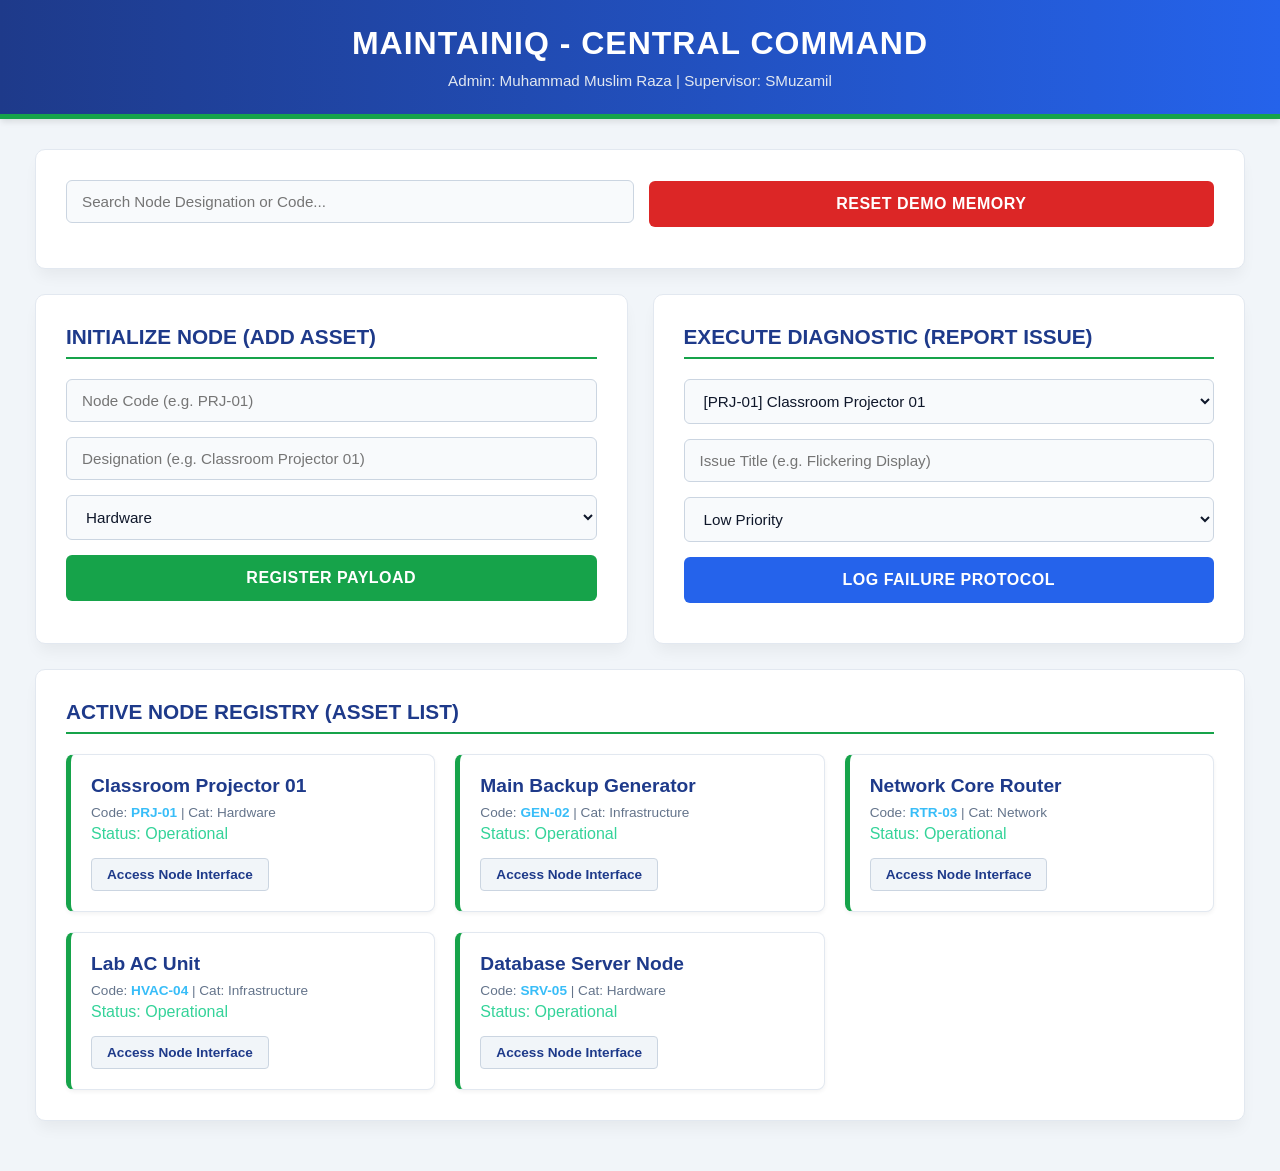
==== Index.html @ 1675f4c7 "First Command Center complete" ====
<!doctype html>
<html lang="en">
  <head>
    <meta charset="UTF-8" />
    <meta name="viewport" content="width=device-width, initial-scale=1.0" />
    <title>MaintainIQ - Hardware Registry</title>
    <link rel="stylesheet" href="style.css" />
  </head>
  <body>
    <header class="system-header">
      <h1>MaintainIQ - Central Command</h1>
      <div class="user-auth-module">
        <span>Admin: Muhammad Muslim Raza</span> |
        <span>Supervisor: SMuzamil</span>
      </div>
    </header>

    <div class="motherboard-grid">
      <div class="data-sector control-panel">
        <input
          type="text"
          id="query-terminal"
          class="input-terminal"
          placeholder="Search Node Designation or Code..."
        />
        <button id="wipe-memory-btn" class="compiler-trigger error-trigger"
          >Reset Demo Memory</button
        >
      </div>

      <div class="data-sector registry-module">
        <h2 class="sector-title">Initialize Node (Add Asset)</h2>
        <input
          type="text"
          id="node-code-input"
          class="input-terminal"
          placeholder="Node Code (e.g. PRJ-01)"
        />
        <input
          type="text"
          id="node-designation-input"
          class="input-terminal"
          placeholder="Designation (e.g. Classroom Projector 01)"
        />
        <select id="node-category-select" class="input-terminal">
          <option value="Hardware">Hardware</option>
          <option value="Infrastructure">Infrastructure</option>
          <option value="Network">Network Device</option>
        </select>
        <button id="compile-node-btn" class="compiler-trigger"
          >Register Payload</button
        >
      </div>

      <div class="data-sector diagnostic-module">
        <h2 class="sector-title">Execute Diagnostic (Report Issue)</h2>
        <select id="diagnostic-target-select" class="input-terminal"> </select>
        <input
          type="text"
          id="diagnostic-title"
          class="input-terminal"
          placeholder="Issue Title (e.g. Flickering Display)"
        />
        <select id="diagnostic-priority" class="input-terminal">
          <option value="Low">Low Priority</option>
          <option value="High">High Priority</option>
        </select>
        <button id="log-diagnostic-btn" class="compiler-trigger warning-trigger"
          >Log Failure Protocol</button
        >
      </div>

      <div class="data-sector full-width-sector">
        <h2 class="sector-title">Active Node Registry (Asset List)</h2>
        <div id="system-ledger-output" class="output-grid"> </div>
      </div>
    </div>

    <div id="history-modal" class="modal-overlay hidden">
      <div class="modal-sector">
        <h2 class="sector-title" id="modal-node-title">Node Data</h2>
        <div
          id="qr-render-sector"
          style="text-align: center; margin-bottom: 15px"
        ></div>
        <div id="modal-history-log" class="output-log"></div>

        <hr style="border-color: #334155; margin: 15px 0" />

        <h3 class="sector-title" style="font-size: 1rem"
          >Technician Interface</h3
        >
        <input
          type="text"
          id="maintenance-note-input"
          class="input-terminal"
          placeholder="Enter maintenance notes..."
        />
        <button id="resolve-node-btn" class="compiler-trigger success-trigger"
          >Resolve & Restore Node</button
        >
        <button id="close-modal-btn" class="compiler-trigger"
          >Terminate Connection (Close)</button
        >
      </div>
    </div>

    <script src="app.js"></script>
  </body>
</html>
---- style.css ----
/* Core System Reset */
* {
  box-sizing: border-box;
  margin: 0;
  padding: 0;
  font-family:
    "Segoe UI", Tahoma, Geneva, Verdana, sans-serif; /* Switched to a clean corporate font */
}

/* Professional Enterprise Background */
body {
  background-color: #f1f5f9; /* Soft light gray for less eye strain */
  color: #334155;
  padding-bottom: 50px;
}

/* Saylani Branded Header */
.system-header {
  background: linear-gradient(
    90deg,
    #1e3a8a,
    #2563eb
  ); /* Saylani Deep Blue Gradient */
  padding: 25px 20px;
  text-align: center;
  border-bottom: 5px solid #16a34a; /* Saylani Vibrant Green Accent */
  margin-bottom: 30px;
  box-shadow: 0 4px 6px -1px rgba(0, 0, 0, 0.1);
}

.system-header h1 {
  color: #ffffff;
  text-transform: uppercase;
  font-size: 2rem;
  letter-spacing: 1px;
  font-weight: 700;
}

.user-auth-module {
  font-size: 0.95rem;
  color: #e2e8f0;
  margin-top: 10px;
  font-weight: 500;
}

/* Responsive Grid */
.motherboard-grid {
  display: flex;
  flex-wrap: wrap;
  gap: 25px;
  max-width: 1250px;
  margin: 0 auto;
  padding: 0 20px;
}

/* White Corporate Panels (Cards) */
.data-sector {
  background: #ffffff;
  padding: 30px;
  border-radius: 10px;
  border: 1px solid #e2e8f0;
  box-shadow: 0 10px 15px -3px rgba(0, 0, 0, 0.05); /* Soft, professional shadow */
  flex: 1 1 350px;
  transition: transform 0.2s ease-in-out;
}

.data-sector:hover {
  transform: translateY(-2px);
}

.full-width-sector {
  flex: 1 1 100%;
}
.control-panel {
  flex: 1 1 100%;
  display: flex;
  gap: 15px;
  align-items: center;
}

/* Panel Titles */
.sector-title {
  color: #1e3a8a; /* Saylani Blue */
  margin-bottom: 20px;
  font-size: 1.3rem;
  font-weight: 700;
  text-transform: uppercase;
  border-bottom: 2px solid #16a34a; /* Green underline */
  padding-bottom: 8px;
}

/* Inputs & Forms */
.input-terminal {
  width: 100%;
  padding: 12px 15px;
  margin-bottom: 15px;
  border: 1px solid #cbd5e1;
  border-radius: 6px;
  background: #f8fafc;
  color: #0f172a;
  font-size: 0.95rem;
  outline: none;
  transition: all 0.3s ease;
}

.input-terminal:focus {
  border-color: #2563eb;
  box-shadow: 0 0 0 3px rgba(37, 99, 235, 0.15);
  background: #ffffff;
}

/* Buttons - Saylani Green & Blue Logic */
.compiler-trigger {
  width: 100%;
  padding: 14px;
  background: #16a34a; /* Saylani Green for primary actions */
  color: white;
  border: none;
  border-radius: 6px;
  cursor: pointer;
  font-weight: bold;
  font-size: 1rem;
  text-transform: uppercase;
  letter-spacing: 0.5px;
  transition: all 0.3s ease;
  margin-bottom: 10px;
}

.compiler-trigger:hover {
  background: #15803d;
  box-shadow: 0 4px 6px rgba(22, 163, 74, 0.2);
}

.error-trigger {
  background: #dc2626;
} /* Red for Wiping Data */
.error-trigger:hover {
  background: #b91c1c;
}

.warning-trigger {
  background: #2563eb;
} /* Blue for Logging Issues */
.warning-trigger:hover {
  background: #1d4ed8;
}

.success-trigger {
  background: #16a34a;
} /* Green for Resolution */
.success-trigger:hover {
  background: #15803d;
}

/* Active Asset Grid Output */
.output-grid {
  display: grid;
  grid-template-columns: repeat(auto-fill, minmax(320px, 1fr));
  gap: 20px;
}

/* Individual Asset Cards */
.node-packet {
  background: #ffffff;
  padding: 20px;
  border-radius: 8px;
  border: 1px solid #e2e8f0;
  border-left: 5px solid #16a34a; /* Green for Operational */
  box-shadow: 0 2px 4px rgba(0, 0, 0, 0.05);
  position: relative;
}

.node-packet.status-issue {
  border-left-color: #ef4444; /* Red for Issues */
  background: #fef2f2;
}

.node-packet h3 {
  color: #1e3a8a;
  font-size: 1.2rem;
  margin-bottom: 8px;
  font-weight: 700;
}

.node-action-btn {
  background: #f1f5f9;
  color: #1e3a8a;
  border: 1px solid #cbd5e1;
  padding: 8px 15px;
  border-radius: 4px;
  cursor: pointer;
  font-weight: 600;
  font-size: 0.85rem;
  margin-top: 15px;
  transition: 0.2s;
}

.node-action-btn:hover {
  background: #2563eb;
  color: white;
  border-color: #2563eb;
}

/* Modal / Popup Protocol */
.modal-overlay {
  position: fixed;
  top: 0;
  left: 0;
  width: 100%;
  height: 100%;
  background: rgba(15, 23, 42, 0.6); /* Soft dark overlay */
  backdrop-filter: blur(4px); /* Modern blur effect */
  display: flex;
  justify-content: center;
  align-items: center;
  z-index: 1000;
}

.modal-overlay.hidden {
  display: none;
}

.modal-sector {
  background: #ffffff;
  padding: 35px;
  border-radius: 12px;
  width: 90%;
  max-width: 550px;
  max-height: 90vh;
  overflow-y: auto;
  box-shadow: 0 25px 50px -12px rgba(0, 0, 0, 0.25);
}

.output-log {
  background: #f8fafc;
  padding: 15px;
  font-size: 0.9rem;
  height: 180px;
  overflow-y: auto;
  color: #334155;
  border: 1px solid #cbd5e1;
  border-radius: 6px;
  line-height: 1.5;
}
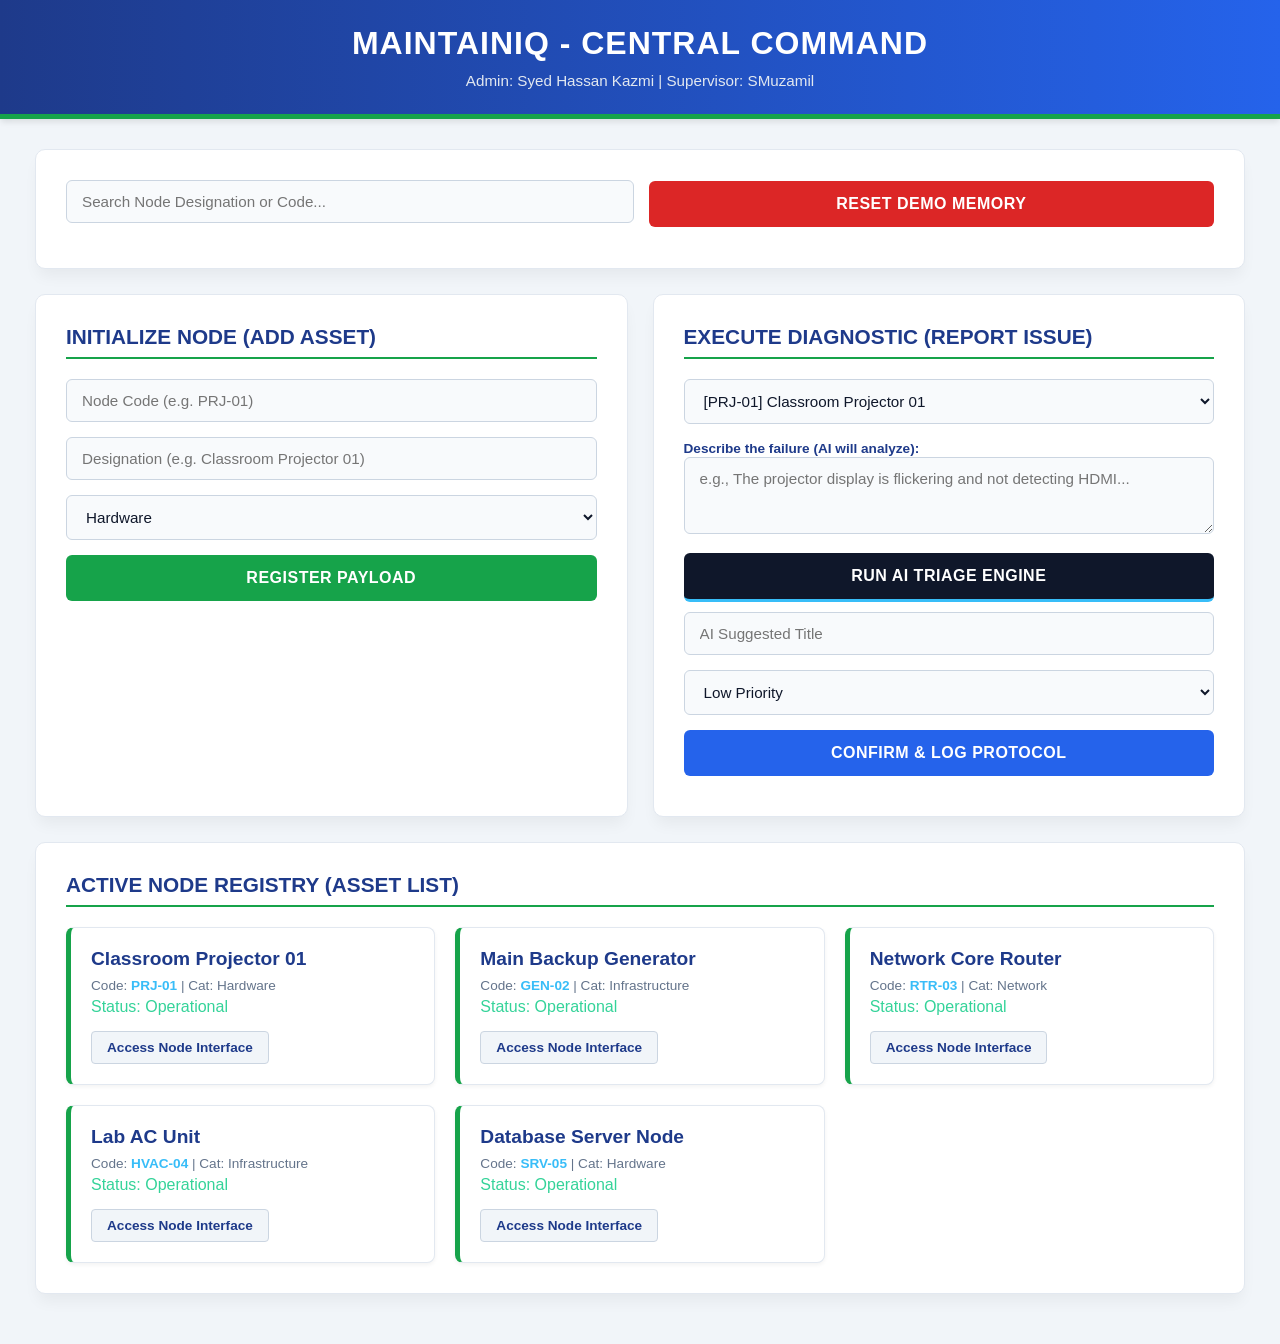
==== commit ceffb73c: "all file create according to the project" ====
--- a/Index.html
+++ b/Index.html
@@ -10,7 +10,7 @@
     <header class="system-header">
       <h1>MaintainIQ - Central Command</h1>
       <div class="user-auth-module">
-        <span>Admin: Muhammad Muslim Raza</span> |
+        <span>Admin: Syed Hassan Kazmi</span> |
         <span>Supervisor: SMuzamil</span>
       </div>
     </header>
@@ -54,19 +54,43 @@
 
       <div class="data-sector diagnostic-module">
         <h2 class="sector-title">Execute Diagnostic (Report Issue)</h2>
-        <select id="diagnostic-target-select" class="input-terminal"> </select>
+        <select id="diagnostic-target-select" class="input-terminal"></select>
+
+        <label style="font-size: 0.85rem; color: #1e3a8a; font-weight: 600"
+          >Describe the failure (AI will analyze):</label
+        >
+        <textarea
+          id="ai-complaint-input"
+          class="input-terminal"
+          rows="3"
+          placeholder="e.g., The projector display is flickering and not detecting HDMI..."
+        ></textarea>
+
+        <button
+          id="run-triage-engine-btn"
+          class="compiler-trigger"
+          style="
+            background: #0f172a;
+            border-bottom: 3px solid #38bdf8;
+            color: white;
+          "
+          >Run AI Triage Engine</button
+        >
+
         <input
           type="text"
           id="diagnostic-title"
           class="input-terminal"
-          placeholder="Issue Title (e.g. Flickering Display)"
+          placeholder="AI Suggested Title"
+          readonly
         />
         <select id="diagnostic-priority" class="input-terminal">
           <option value="Low">Low Priority</option>
           <option value="High">High Priority</option>
         </select>
+
         <button id="log-diagnostic-btn" class="compiler-trigger warning-trigger"
-          >Log Failure Protocol</button
+          >Confirm & Log Protocol</button
         >
       </div>
 
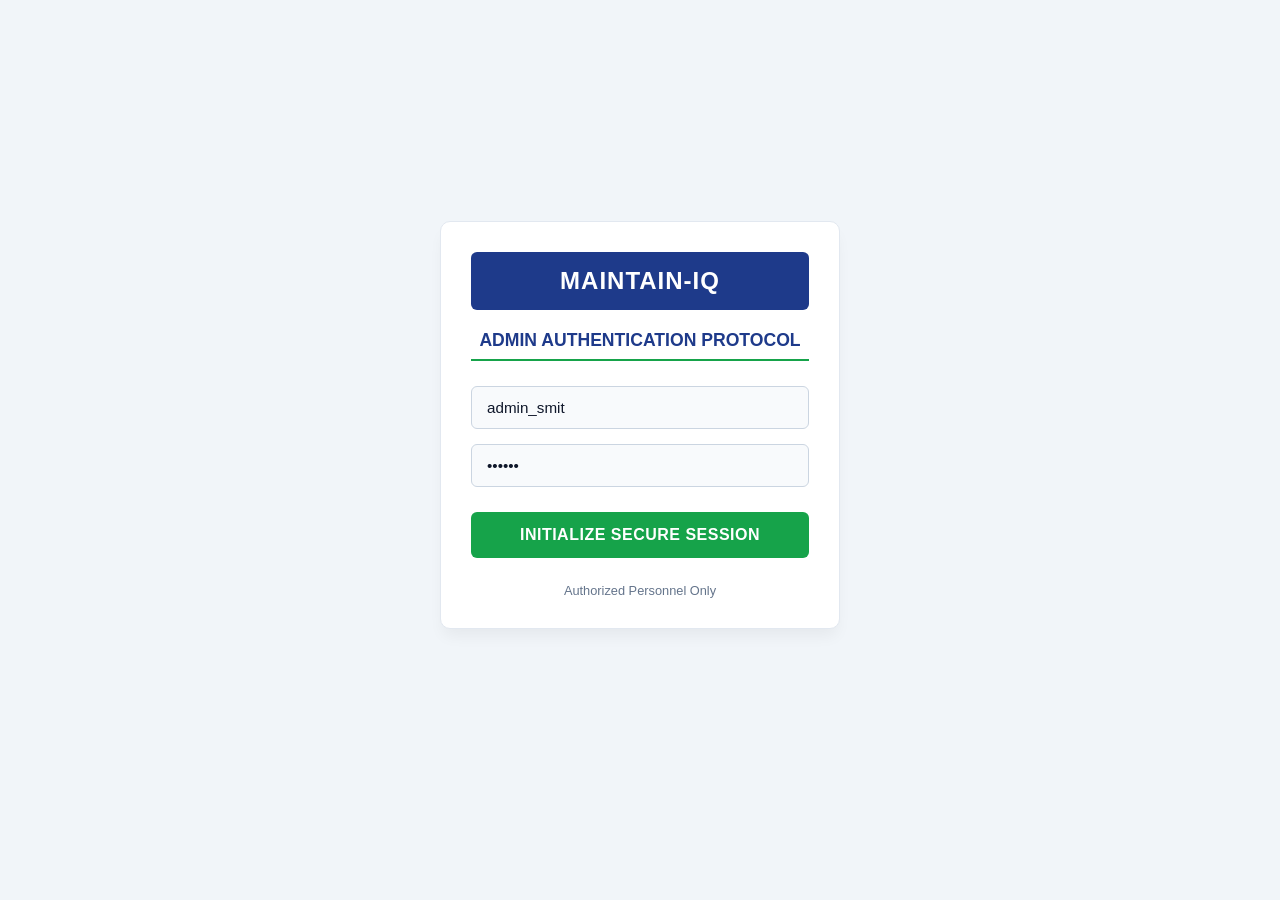
==== commit 887077e5: "all issue resolve" ====
--- a/Index.html
+++ b/Index.html
@@ -3,132 +3,64 @@
   <head>
     <meta charset="UTF-8" />
     <meta name="viewport" content="width=device-width, initial-scale=1.0" />
-    <title>MaintainIQ - Hardware Registry</title>
+    <title>MaintainIQ - Secure Gateway</title>
     <link rel="stylesheet" href="style.css" />
   </head>
-  <body>
-    <header class="system-header">
-      <h1>MaintainIQ - Central Command</h1>
-      <div class="user-auth-module">
-        <span>Admin: Syed Hassan Kazmi</span> |
-        <span>Supervisor: SMuzamil</span>
-      </div>
-    </header>
-
-    <div class="motherboard-grid">
-      <div class="data-sector control-panel">
-        <input
-          type="text"
-          id="query-terminal"
-          class="input-terminal"
-          placeholder="Search Node Designation or Code..."
-        />
-        <button id="wipe-memory-btn" class="compiler-trigger error-trigger"
-          >Reset Demo Memory</button
+  <body
+    style="
+      display: flex;
+      justify-content: center;
+      align-items: center;
+      min-height: 100vh;
+      background-color: #f1f5f9;
+    "
+  >
+    <div
+      class="data-sector"
+      style="max-width: 400px; text-align: center; width: 100%"
+    >
+      <div
+        style="
+          background: #1e3a8a;
+          padding: 15px;
+          border-radius: 6px;
+          margin-bottom: 20px;
+        "
+      >
+        <h1 style="color: white; font-size: 1.5rem; letter-spacing: 1px"
+          >MAINTAIN-IQ</h1
         >
       </div>
 
-      <div class="data-sector registry-module">
-        <h2 class="sector-title">Initialize Node (Add Asset)</h2>
-        <input
-          type="text"
-          id="node-code-input"
-          class="input-terminal"
-          placeholder="Node Code (e.g. PRJ-01)"
-        />
-        <input
-          type="text"
-          id="node-designation-input"
-          class="input-terminal"
-          placeholder="Designation (e.g. Classroom Projector 01)"
-        />
-        <select id="node-category-select" class="input-terminal">
-          <option value="Hardware">Hardware</option>
-          <option value="Infrastructure">Infrastructure</option>
-          <option value="Network">Network Device</option>
-        </select>
-        <button id="compile-node-btn" class="compiler-trigger"
-          >Register Payload</button
-        >
-      </div>
+      <h2 class="sector-title" style="font-size: 1.1rem; margin-bottom: 25px"
+        >Admin Authentication Protocol</h2
+      >
 
-      <div class="data-sector diagnostic-module">
-        <h2 class="sector-title">Execute Diagnostic (Report Issue)</h2>
-        <select id="diagnostic-target-select" class="input-terminal"></select>
+      <input
+        type="text"
+        id="auth-user"
+        class="input-terminal"
+        placeholder="System ID (Type anything...)"
+        value="admin_smit"
+      />
+      <input
+        type="password"
+        id="auth-pass"
+        class="input-terminal"
+        placeholder="Passcode"
+        value="123456"
+      />
 
-        <label style="font-size: 0.85rem; color: #1e3a8a; font-weight: 600"
-          >Describe the failure (AI will analyze):</label
-        >
-        <textarea
-          id="ai-complaint-input"
-          class="input-terminal"
-          rows="3"
-          placeholder="e.g., The projector display is flickering and not detecting HDMI..."
-        ></textarea>
+      <button
+        onclick="window.location.href='dashboard.html'"
+        class="compiler-trigger"
+        style="margin-top: 10px"
+        >Initialize Secure Session</button
+      >
 
-        <button
-          id="run-triage-engine-btn"
-          class="compiler-trigger"
-          style="
-            background: #0f172a;
-            border-bottom: 3px solid #38bdf8;
-            color: white;
-          "
-          >Run AI Triage Engine</button
-        >
-
-        <input
-          type="text"
-          id="diagnostic-title"
-          class="input-terminal"
-          placeholder="AI Suggested Title"
-          readonly
-        />
-        <select id="diagnostic-priority" class="input-terminal">
-          <option value="Low">Low Priority</option>
-          <option value="High">High Priority</option>
-        </select>
-
-        <button id="log-diagnostic-btn" class="compiler-trigger warning-trigger"
-          >Confirm & Log Protocol</button
-        >
-      </div>
-
-      <div class="data-sector full-width-sector">
-        <h2 class="sector-title">Active Node Registry (Asset List)</h2>
-        <div id="system-ledger-output" class="output-grid"> </div>
-      </div>
+      <p style="font-size: 0.8rem; color: #64748b; margin-top: 15px"
+        >Authorized Personnel Only</p
+      >
     </div>
-
-    <div id="history-modal" class="modal-overlay hidden">
-      <div class="modal-sector">
-        <h2 class="sector-title" id="modal-node-title">Node Data</h2>
-        <div
-          id="qr-render-sector"
-          style="text-align: center; margin-bottom: 15px"
-        ></div>
-        <div id="modal-history-log" class="output-log"></div>
-
-        <hr style="border-color: #334155; margin: 15px 0" />
-
-        <h3 class="sector-title" style="font-size: 1rem"
-          >Technician Interface</h3
-        >
-        <input
-          type="text"
-          id="maintenance-note-input"
-          class="input-terminal"
-          placeholder="Enter maintenance notes..."
-        />
-        <button id="resolve-node-btn" class="compiler-trigger success-trigger"
-          >Resolve & Restore Node</button
-        >
-        <button id="close-modal-btn" class="compiler-trigger"
-          >Terminate Connection (Close)</button
-        >
-      </div>
-    </div>
-
-    <script src="app.js"></script>
   </body>
 </html>
--- a/style.css
+++ b/style.css
@@ -3,27 +3,22 @@
   box-sizing: border-box;
   margin: 0;
   padding: 0;
-  font-family:
-    "Segoe UI", Tahoma, Geneva, Verdana, sans-serif; /* Switched to a clean corporate font */
+  font-family: "Segoe UI", Tahoma, Geneva, Verdana, sans-serif;
 }
 
 /* Professional Enterprise Background */
 body {
-  background-color: #f1f5f9; /* Soft light gray for less eye strain */
+  background-color: #f1f5f9;
   color: #334155;
   padding-bottom: 50px;
 }
 
 /* Saylani Branded Header */
 .system-header {
-  background: linear-gradient(
-    90deg,
-    #1e3a8a,
-    #2563eb
-  ); /* Saylani Deep Blue Gradient */
+  background: linear-gradient(90deg, #1e3a8a, #2563eb);
   padding: 25px 20px;
   text-align: center;
-  border-bottom: 5px solid #16a34a; /* Saylani Vibrant Green Accent */
+  border-bottom: 5px solid #16a34a;
   margin-bottom: 30px;
   box-shadow: 0 4px 6px -1px rgba(0, 0, 0, 0.1);
 }
@@ -59,7 +54,7 @@
   padding: 30px;
   border-radius: 10px;
   border: 1px solid #e2e8f0;
-  box-shadow: 0 10px 15px -3px rgba(0, 0, 0, 0.05); /* Soft, professional shadow */
+  box-shadow: 0 10px 15px -3px rgba(0, 0, 0, 0.05);
   flex: 1 1 350px;
   transition: transform 0.2s ease-in-out;
 }
@@ -80,12 +75,12 @@
 
 /* Panel Titles */
 .sector-title {
-  color: #1e3a8a; /* Saylani Blue */
+  color: #1e3a8a;
   margin-bottom: 20px;
   font-size: 1.3rem;
   font-weight: 700;
   text-transform: uppercase;
-  border-bottom: 2px solid #16a34a; /* Green underline */
+  border-bottom: 2px solid #16a34a;
   padding-bottom: 8px;
 }
 
@@ -113,7 +108,7 @@
 .compiler-trigger {
   width: 100%;
   padding: 14px;
-  background: #16a34a; /* Saylani Green for primary actions */
+  background: #16a34a;
   color: white;
   border: none;
   border-radius: 6px;
@@ -133,21 +128,21 @@
 
 .error-trigger {
   background: #dc2626;
-} /* Red for Wiping Data */
+}
 .error-trigger:hover {
   background: #b91c1c;
 }
 
 .warning-trigger {
   background: #2563eb;
-} /* Blue for Logging Issues */
+}
 .warning-trigger:hover {
   background: #1d4ed8;
 }
 
 .success-trigger {
   background: #16a34a;
-} /* Green for Resolution */
+}
 .success-trigger:hover {
   background: #15803d;
 }
@@ -165,13 +160,13 @@
   padding: 20px;
   border-radius: 8px;
   border: 1px solid #e2e8f0;
-  border-left: 5px solid #16a34a; /* Green for Operational */
+  border-left: 5px solid #16a34a;
   box-shadow: 0 2px 4px rgba(0, 0, 0, 0.05);
   position: relative;
 }
 
 .node-packet.status-issue {
-  border-left-color: #ef4444; /* Red for Issues */
+  border-left-color: #ef4444;
   background: #fef2f2;
 }
 
@@ -193,6 +188,7 @@
   font-size: 0.85rem;
   margin-top: 15px;
   transition: 0.2s;
+  width: 100%; /* Made full width for better mobile tapping */
 }
 
 .node-action-btn:hover {
@@ -208,12 +204,13 @@
   left: 0;
   width: 100%;
   height: 100%;
-  background: rgba(15, 23, 42, 0.6); /* Soft dark overlay */
-  backdrop-filter: blur(4px); /* Modern blur effect */
+  background: rgba(15, 23, 42, 0.6);
+  backdrop-filter: blur(4px);
   display: flex;
   justify-content: center;
   align-items: center;
   z-index: 1000;
+  padding: 15px; /* Added padding so it doesn't touch screen edges on mobile */
 }
 
 .modal-overlay.hidden {
@@ -222,9 +219,9 @@
 
 .modal-sector {
   background: #ffffff;
-  padding: 35px;
+  padding: 30px;
   border-radius: 12px;
-  width: 90%;
+  width: 100%;
   max-width: 550px;
   max-height: 90vh;
   overflow-y: auto;
@@ -242,3 +239,27 @@
   border-radius: 6px;
   line-height: 1.5;
 }
+
+/* --- MOBILE RESPONSIVENESS (NEW) --- */
+@media screen and (max-width: 768px) {
+  .system-header h1 {
+    font-size: 1.5rem;
+  }
+
+  .control-panel {
+    flex-direction: column;
+  }
+
+  .data-sector {
+    padding: 20px;
+    flex: 1 1 100%;
+  }
+
+  .output-grid {
+    grid-template-columns: 1fr; /* Stacks cards on top of each other on phones */
+  }
+
+  .modal-sector {
+    padding: 20px;
+  }
+}
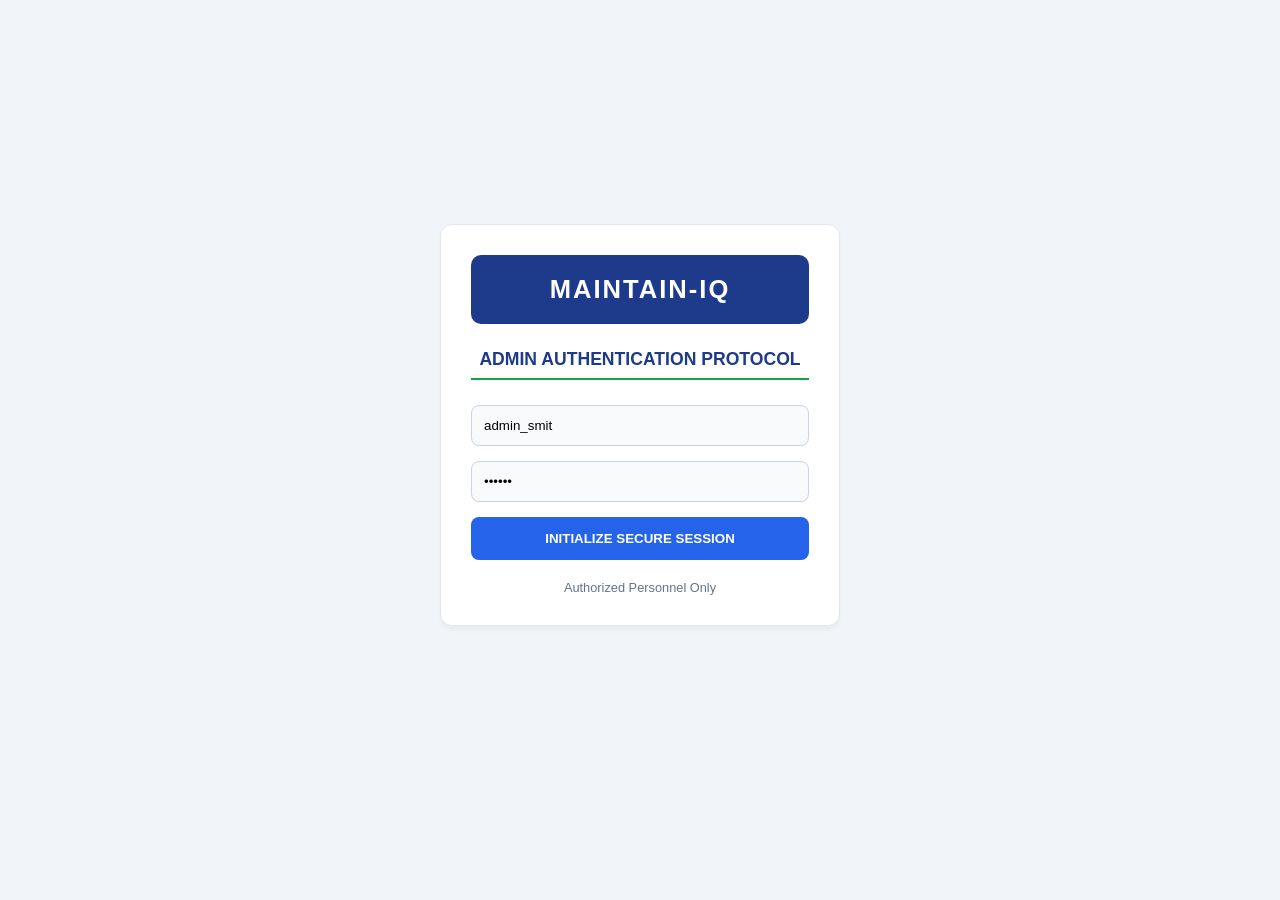
==== commit 5209de40: "all issue resolve" ====
--- a/Index.html
+++ b/Index.html
@@ -5,6 +5,31 @@
     <meta name="viewport" content="width=device-width, initial-scale=1.0" />
     <title>MaintainIQ - Secure Gateway</title>
     <link rel="stylesheet" href="style.css" />
+    <style>
+      /* Extra professional polish for the login page */
+      .login-input {
+        width: 100%;
+        padding: 12px;
+        margin-bottom: 15px;
+        border: 1px solid #cbd5e1;
+        border-radius: 8px;
+        background: #f8fafc;
+      }
+      .login-btn-pro {
+        width: 100%;
+        padding: 14px;
+        background: #2563eb;
+        color: white;
+        border: none;
+        border-radius: 8px;
+        font-weight: bold;
+        cursor: pointer;
+        transition: 0.3s;
+      }
+      .login-btn-pro:hover {
+        background: #1d4ed8;
+      }
+    </style>
   </head>
   <body
     style="
@@ -22,12 +47,12 @@
       <div
         style="
           background: #1e3a8a;
-          padding: 15px;
-          border-radius: 6px;
-          margin-bottom: 20px;
+          padding: 20px;
+          border-radius: 10px;
+          margin-bottom: 25px;
         "
       >
-        <h1 style="color: white; font-size: 1.5rem; letter-spacing: 1px"
+        <h1 style="color: white; font-size: 1.6rem; letter-spacing: 2px"
           >MAINTAIN-IQ</h1
         >
       </div>
@@ -39,28 +64,50 @@
       <input
         type="text"
         id="auth-user"
-        class="input-terminal"
-        placeholder="System ID (Type anything...)"
+        class="login-input"
+        placeholder="System ID"
         value="admin_smit"
       />
       <input
         type="password"
         id="auth-pass"
-        class="input-terminal"
+        class="login-input"
         placeholder="Passcode"
         value="123456"
       />
 
-      <button
-        onclick="window.location.href='dashboard.html'"
-        class="compiler-trigger"
-        style="margin-top: 10px"
-        >Initialize Secure Session</button
+      <button id="login-btn" class="login-btn-pro" onclick="handleLogin()"
+        >INITIALIZE SECURE SESSION</button
       >
 
-      <p style="font-size: 0.8rem; color: #64748b; margin-top: 15px"
+      <div
+        id="status-msg"
+        style="
+          margin-top: 15px;
+          color: #1e3a8a;
+          font-weight: bold;
+          font-size: 0.9rem;
+        "
+      ></div>
+
+      <p style="font-size: 0.8rem; color: #64748b; margin-top: 20px"
         >Authorized Personnel Only</p
       >
     </div>
+
+    <script>
+      function handleLogin() {
+        const btn = document.getElementById('login-btn');
+        const msg = document.getElementById('status-msg');
+
+        btn.innerText = 'VERIFYING ENCRYPTION...';
+        btn.style.background = '#16a34a'; // Green color
+        msg.innerText = 'Connecting to Mainframe...';
+
+        setTimeout(() => {
+          window.location.href = 'dashboard.html';
+        }, 1500);
+      }
+    </script>
   </body>
 </html>
--- a/style.css
+++ b/style.css
@@ -1,4 +1,12 @@
-/* Core System Reset */
+/* --- MAINTAIN-IQ ENTERPRISE CSS --- */
+:root {
+  --primary: #1e3a8a;
+  --secondary: #2563eb;
+  --accent: #16a34a;
+  --danger: #dc2626;
+  --bg-body: #f1f5f9;
+}
+
 * {
   box-sizing: border-box;
   margin: 0;
@@ -6,20 +14,17 @@
   font-family: "Segoe UI", Tahoma, Geneva, Verdana, sans-serif;
 }
 
-/* Professional Enterprise Background */
 body {
-  background-color: #f1f5f9;
+  background-color: var(--bg-body);
   color: #334155;
   padding-bottom: 50px;
 }
 
-/* Saylani Branded Header */
 .system-header {
-  background: linear-gradient(90deg, #1e3a8a, #2563eb);
+  background: linear-gradient(135deg, var(--primary), var(--secondary));
   padding: 25px 20px;
   text-align: center;
-  border-bottom: 5px solid #16a34a;
-  margin-bottom: 30px;
+  border-bottom: 5px solid var(--accent);
   box-shadow: 0 4px 6px -1px rgba(0, 0, 0, 0.1);
 }
 
@@ -38,34 +43,33 @@
   font-weight: 500;
 }
 
-/* Responsive Grid */
 .motherboard-grid {
   display: flex;
   flex-wrap: wrap;
   gap: 25px;
   max-width: 1250px;
-  margin: 0 auto;
+  margin: 25px auto;
   padding: 0 20px;
 }
 
-/* White Corporate Panels (Cards) */
 .data-sector {
   background: #ffffff;
   padding: 30px;
-  border-radius: 10px;
+  border-radius: 12px;
   border: 1px solid #e2e8f0;
-  box-shadow: 0 10px 15px -3px rgba(0, 0, 0, 0.05);
+  box-shadow: 0 4px 6px -1px rgba(0, 0, 0, 0.05);
   flex: 1 1 350px;
-  transition: transform 0.2s ease-in-out;
+  transition: 0.3s;
 }
 
 .data-sector:hover {
-  transform: translateY(-2px);
+  box-shadow: 0 10px 15px -3px rgba(0, 0, 0, 0.1);
 }
 
 .full-width-sector {
   flex: 1 1 100%;
 }
+
 .control-panel {
   flex: 1 1 100%;
   display: flex;
@@ -73,131 +77,87 @@
   align-items: center;
 }
 
-/* Panel Titles */
 .sector-title {
-  color: #1e3a8a;
+  color: var(--primary);
   margin-bottom: 20px;
   font-size: 1.3rem;
   font-weight: 700;
   text-transform: uppercase;
-  border-bottom: 2px solid #16a34a;
+  border-bottom: 2px solid var(--accent);
   padding-bottom: 8px;
 }
 
-/* Inputs & Forms */
 .input-terminal {
   width: 100%;
   padding: 12px 15px;
   margin-bottom: 15px;
   border: 1px solid #cbd5e1;
-  border-radius: 6px;
+  border-radius: 8px;
   background: #f8fafc;
-  color: #0f172a;
-  font-size: 0.95rem;
   outline: none;
-  transition: all 0.3s ease;
-}
-
-.input-terminal:focus {
-  border-color: #2563eb;
-  box-shadow: 0 0 0 3px rgba(37, 99, 235, 0.15);
-  background: #ffffff;
-}
-
-/* Buttons - Saylani Green & Blue Logic */
+}
+
 .compiler-trigger {
   width: 100%;
   padding: 14px;
-  background: #16a34a;
+  background: var(--accent);
   color: white;
   border: none;
-  border-radius: 6px;
+  border-radius: 8px;
   cursor: pointer;
-  font-weight: bold;
-  font-size: 1rem;
+  font-weight: 600;
   text-transform: uppercase;
-  letter-spacing: 0.5px;
-  transition: all 0.3s ease;
-  margin-bottom: 10px;
-}
-
-.compiler-trigger:hover {
-  background: #15803d;
-  box-shadow: 0 4px 6px rgba(22, 163, 74, 0.2);
+  transition: all 0.2s cubic-bezier(0.4, 0, 0.2, 1);
+}
+
+.compiler-trigger:active {
+  transform: scale(0.98);
 }
 
 .error-trigger {
-  background: #dc2626;
-}
-.error-trigger:hover {
-  background: #b91c1c;
+  background: var(--danger);
 }
 
 .warning-trigger {
-  background: #2563eb;
-}
-.warning-trigger:hover {
-  background: #1d4ed8;
-}
-
-.success-trigger {
-  background: #16a34a;
-}
-.success-trigger:hover {
-  background: #15803d;
-}
-
-/* Active Asset Grid Output */
+  background: var(--secondary);
+}
+
 .output-grid {
   display: grid;
   grid-template-columns: repeat(auto-fill, minmax(320px, 1fr));
   gap: 20px;
 }
 
-/* Individual Asset Cards */
 .node-packet {
-  background: #ffffff;
-  padding: 20px;
-  border-radius: 8px;
-  border: 1px solid #e2e8f0;
-  border-left: 5px solid #16a34a;
-  box-shadow: 0 2px 4px rgba(0, 0, 0, 0.05);
-  position: relative;
+  background: white;
+  padding: 24px;
+  border-radius: 12px;
+  border-left: 6px solid var(--accent);
+  box-shadow: 0 4px 6px rgba(0, 0, 0, 0.05);
 }
 
 .node-packet.status-issue {
-  border-left-color: #ef4444;
+  border-left-color: var(--danger);
   background: #fef2f2;
 }
 
-.node-packet h3 {
-  color: #1e3a8a;
-  font-size: 1.2rem;
-  margin-bottom: 8px;
-  font-weight: 700;
-}
-
 .node-action-btn {
+  width: 100%;
   background: #f1f5f9;
-  color: #1e3a8a;
+  color: var(--primary);
   border: 1px solid #cbd5e1;
-  padding: 8px 15px;
-  border-radius: 4px;
+  padding: 10px;
+  border-radius: 6px;
   cursor: pointer;
-  font-weight: 600;
-  font-size: 0.85rem;
   margin-top: 15px;
-  transition: 0.2s;
-  width: 100%; /* Made full width for better mobile tapping */
 }
 
 .node-action-btn:hover {
-  background: #2563eb;
+  background: var(--secondary);
   color: white;
-  border-color: #2563eb;
-}
-
-/* Modal / Popup Protocol */
+}
+
+/* FIXED MODAL STYLE FOR SCROLLING */
 .modal-overlay {
   position: fixed;
   top: 0;
@@ -208,9 +168,10 @@
   backdrop-filter: blur(4px);
   display: flex;
   justify-content: center;
-  align-items: center;
+  align-items: flex-start; /* Fix for scrolling */
   z-index: 1000;
-  padding: 15px; /* Added padding so it doesn't touch screen edges on mobile */
+  padding: 15px;
+  overflow-y: auto; /* Enable vertical scroll */
 }
 
 .modal-overlay.hidden {
@@ -218,48 +179,44 @@
 }
 
 .modal-sector {
-  background: #ffffff;
-  padding: 30px;
-  border-radius: 12px;
-  width: 100%;
-  max-width: 550px;
-  max-height: 90vh;
-  overflow-y: auto;
-  box-shadow: 0 25px 50px -12px rgba(0, 0, 0, 0.25);
+  background: white;
+  padding: 35px;
+  border-radius: 16px;
+  width: 100%;
+  max-width: 500px;
+  margin: 50px 0; /* Margin top/bottom */
+  animation: slideIn 0.3s ease-out;
+}
+
+@keyframes slideIn {
+  from {
+    transform: translateY(20px);
+    opacity: 0;
+  }
+  to {
+    transform: translateY(0);
+    opacity: 1;
+  }
 }
 
 .output-log {
   background: #f8fafc;
   padding: 15px;
   font-size: 0.9rem;
-  height: 180px;
+  height: 150px;
   overflow-y: auto;
-  color: #334155;
   border: 1px solid #cbd5e1;
   border-radius: 6px;
-  line-height: 1.5;
-}
-
-/* --- MOBILE RESPONSIVENESS (NEW) --- */
+}
+
 @media screen and (max-width: 768px) {
   .system-header h1 {
     font-size: 1.5rem;
   }
-
   .control-panel {
     flex-direction: column;
   }
-
-  .data-sector {
-    padding: 20px;
-    flex: 1 1 100%;
-  }
-
   .output-grid {
-    grid-template-columns: 1fr; /* Stacks cards on top of each other on phones */
-  }
-
-  .modal-sector {
-    padding: 20px;
-  }
-}
+    grid-template-columns: 1fr;
+  }
+}
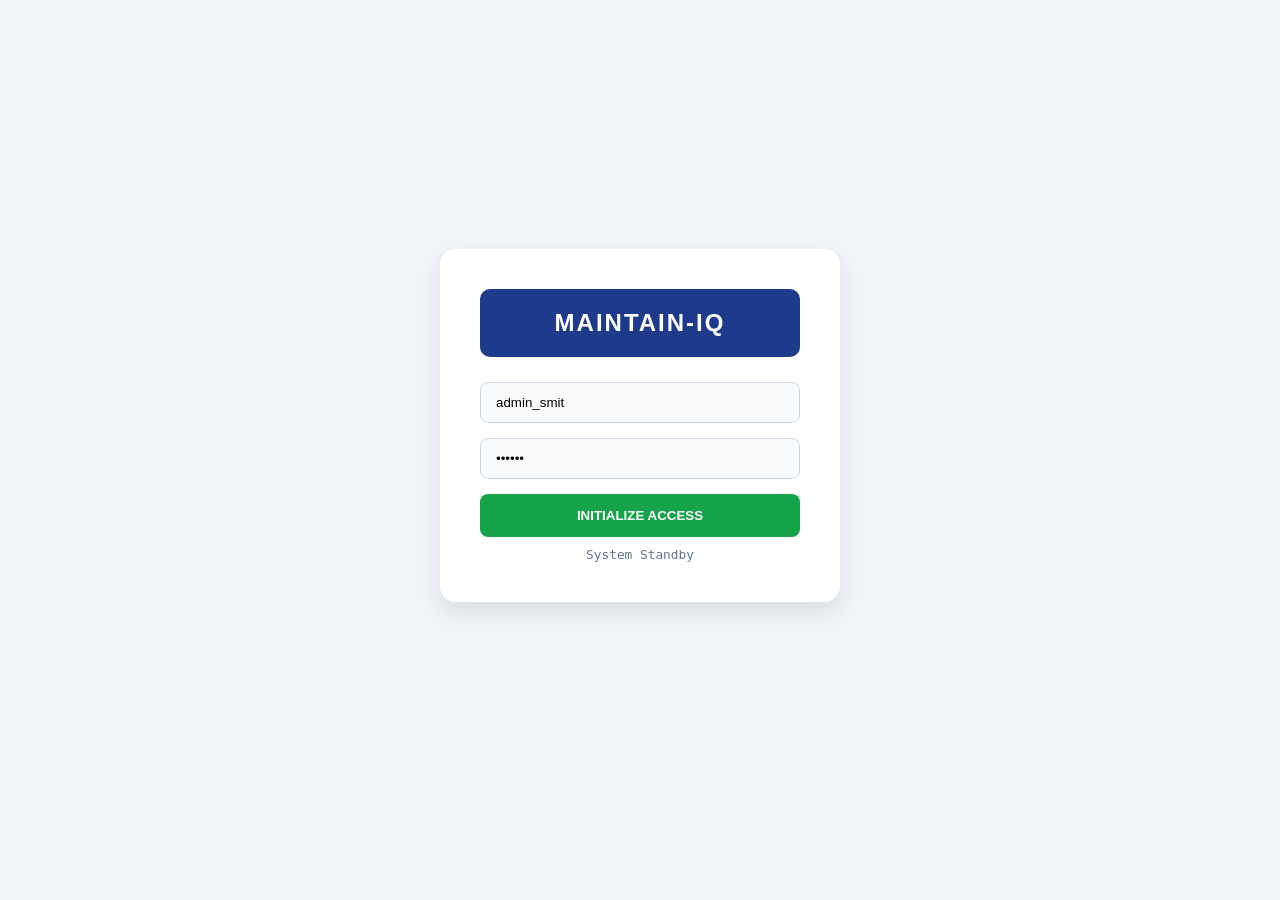
==== commit 3c3cca89: "all issue resolve" ====
--- a/Index.html
+++ b/Index.html
@@ -3,31 +3,42 @@
   <head>
     <meta charset="UTF-8" />
     <meta name="viewport" content="width=device-width, initial-scale=1.0" />
-    <title>MaintainIQ - Secure Gateway</title>
+    <title>MaintainIQ | Secure Gateway</title>
     <link rel="stylesheet" href="style.css" />
     <style>
-      /* Extra professional polish for the login page */
-      .login-input {
+      /* Login Specific Enhancements */
+      .login-container {
+        background: white;
+        padding: 40px;
+        border-radius: 16px;
+        box-shadow: 0 10px 25px rgba(0, 0, 0, 0.1);
         width: 100%;
-        padding: 12px;
-        margin-bottom: 15px;
-        border: 1px solid #cbd5e1;
-        border-radius: 8px;
-        background: #f8fafc;
+        max-width: 400px;
+        text-align: center;
       }
-      .login-btn-pro {
-        width: 100%;
-        padding: 14px;
-        background: #2563eb;
-        color: white;
-        border: none;
-        border-radius: 8px;
-        font-weight: bold;
-        cursor: pointer;
-        transition: 0.3s;
+      .boot-text {
+        font-family: monospace;
+        font-size: 0.8rem;
+        margin-top: 10px;
+        color: #64748b;
       }
-      .login-btn-pro:hover {
-        background: #1d4ed8;
+      .loading-spinner {
+        display: none;
+        width: 20px;
+        height: 20px;
+        border: 3px solid #f3f3f3;
+        border-top: 3px solid #16a34a;
+        border-radius: 50%;
+        animation: spin 1s linear infinite;
+        margin: 10px auto;
+      }
+      @keyframes spin {
+        0% {
+          transform: rotate(0deg);
+        }
+        100% {
+          transform: rotate(360deg);
+        }
       }
     </style>
   </head>
@@ -40,10 +51,7 @@
       background-color: #f1f5f9;
     "
   >
-    <div
-      class="data-sector"
-      style="max-width: 400px; text-align: center; width: 100%"
-    >
+    <div class="login-container">
       <div
         style="
           background: #1e3a8a;
@@ -52,61 +60,62 @@
           margin-bottom: 25px;
         "
       >
-        <h1 style="color: white; font-size: 1.6rem; letter-spacing: 2px"
+        <h1 style="color: white; font-size: 1.5rem; letter-spacing: 2px"
           >MAINTAIN-IQ</h1
         >
       </div>
 
-      <h2 class="sector-title" style="font-size: 1.1rem; margin-bottom: 25px"
-        >Admin Authentication Protocol</h2
-      >
-
       <input
         type="text"
         id="auth-user"
-        class="login-input"
+        class="input-terminal"
         placeholder="System ID"
         value="admin_smit"
       />
       <input
         type="password"
         id="auth-pass"
-        class="login-input"
+        class="input-terminal"
         placeholder="Passcode"
         value="123456"
       />
 
-      <button id="login-btn" class="login-btn-pro" onclick="handleLogin()"
-        >INITIALIZE SECURE SESSION</button
+      <button
+        id="login-btn"
+        class="compiler-trigger"
+        onclick="runBootSequence()"
+        >INITIALIZE ACCESS</button
       >
 
-      <div
-        id="status-msg"
-        style="
-          margin-top: 15px;
-          color: #1e3a8a;
-          font-weight: bold;
-          font-size: 0.9rem;
-        "
-      ></div>
-
-      <p style="font-size: 0.8rem; color: #64748b; margin-top: 20px"
-        >Authorized Personnel Only</p
-      >
+      <div id="loader" class="loading-spinner"></div>
+      <div id="status-msg" class="boot-text">System Standby</div>
     </div>
 
     <script>
-      function handleLogin() {
+      function runBootSequence() {
+        const user = document.getElementById('auth-user').value;
+        const pass = document.getElementById('auth-pass').value;
         const btn = document.getElementById('login-btn');
         const msg = document.getElementById('status-msg');
+        const loader = document.getElementById('loader');
 
-        btn.innerText = 'VERIFYING ENCRYPTION...';
-        btn.style.background = '#16a34a'; // Green color
-        msg.innerText = 'Connecting to Mainframe...';
+        if (user === '' || pass === '') {
+          alert('Error: Credentials required.');
+          return;
+        }
+
+        // Professional Boot Simulation
+        btn.disabled = true;
+        loader.style.display = 'block';
+        msg.innerText = 'Initiating handshake with server...';
+        btn.innerText = 'AUTHENTICATING...';
 
         setTimeout(() => {
-          window.location.href = 'dashboard.html';
-        }, 1500);
+          msg.innerText = 'Encryption verified. Access granted.';
+          setTimeout(() => {
+            window.location.href = 'dashboard.html';
+          }, 800);
+        }, 2000);
       }
     </script>
   </body>
--- a/style.css
+++ b/style.css
@@ -5,6 +5,20 @@
   --accent: #16a34a;
   --danger: #dc2626;
   --bg-body: #f1f5f9;
+}
+/* Dark Mode Colors */
+.dark-mode {
+  --primary: #f8fafc;
+  --secondary: #38bdf8;
+  --bg-body: #0f172a;
+}
+.dark-mode body {
+  background-color: var(--bg-body);
+  color: #e2e8f0;
+}
+.dark-mode .data-sector {
+  background: #1e293b;
+  border: 1px solid #334155;
 }
 
 * {
